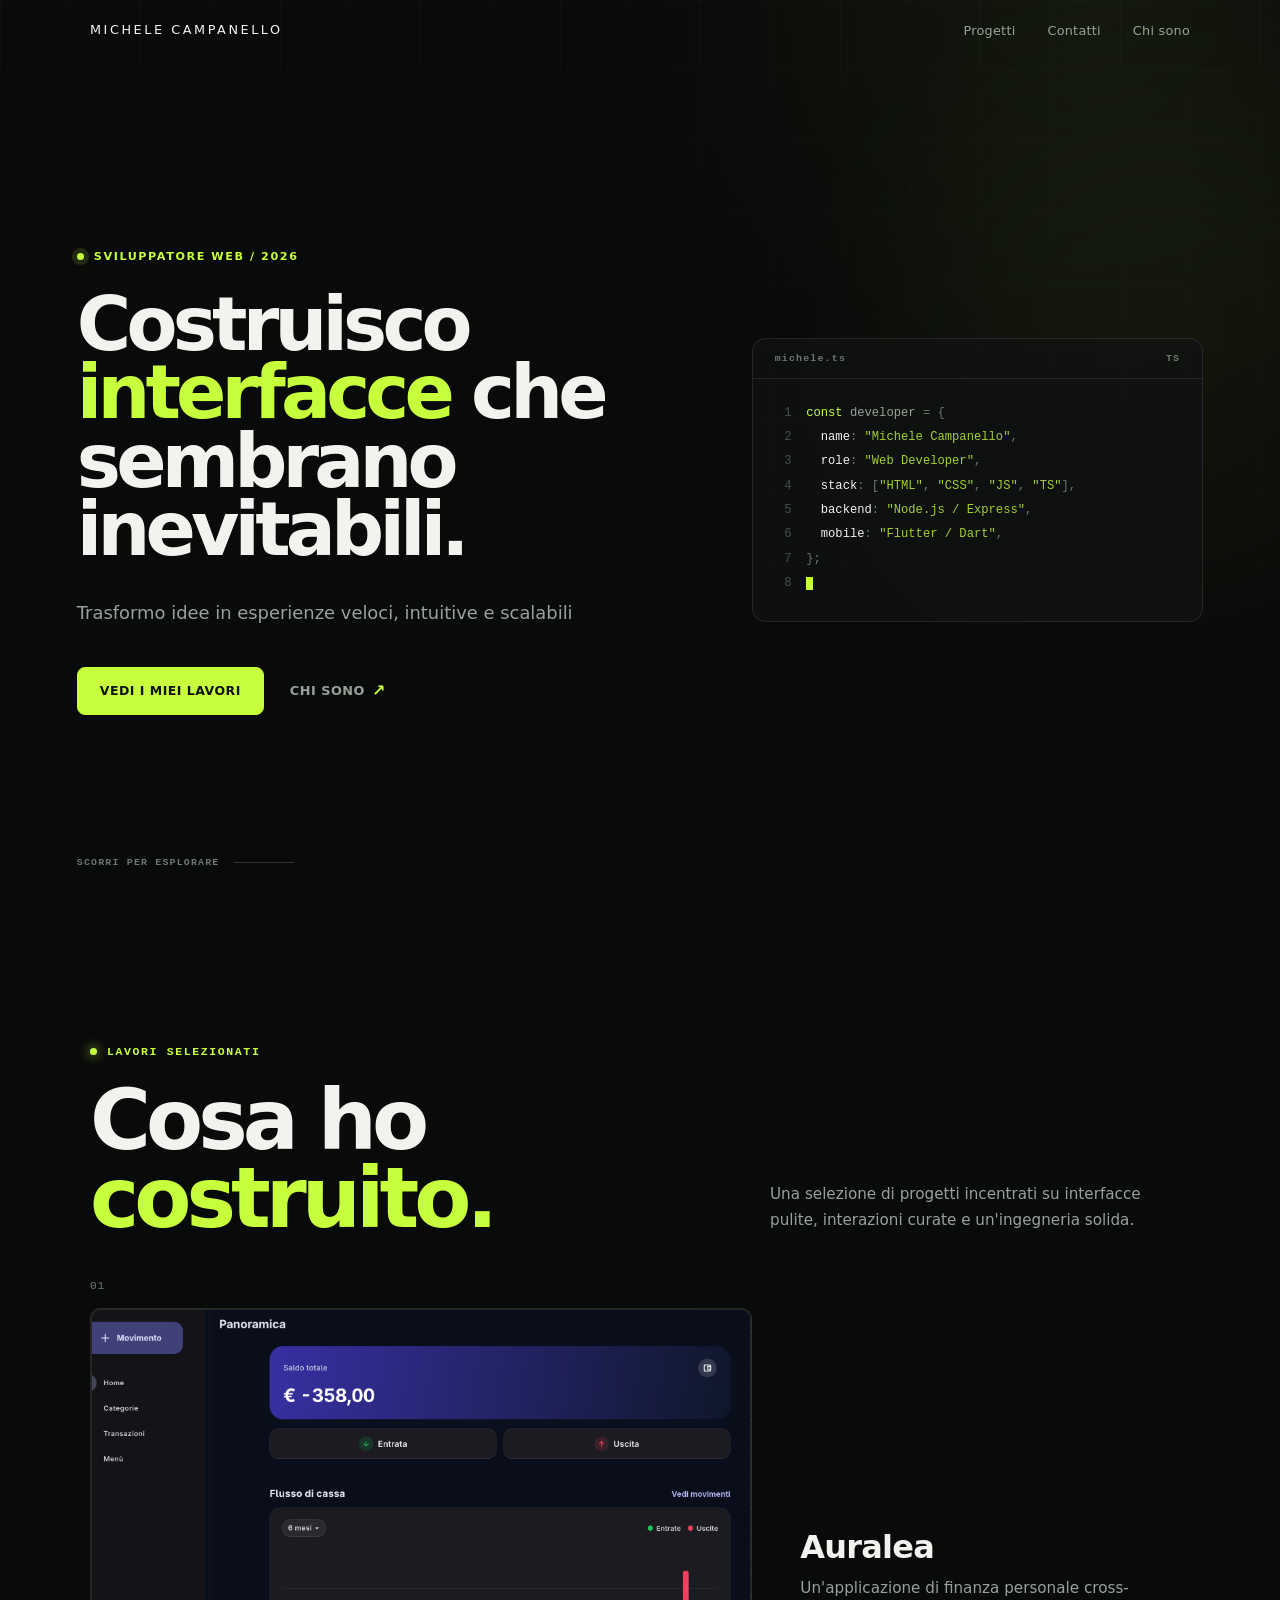
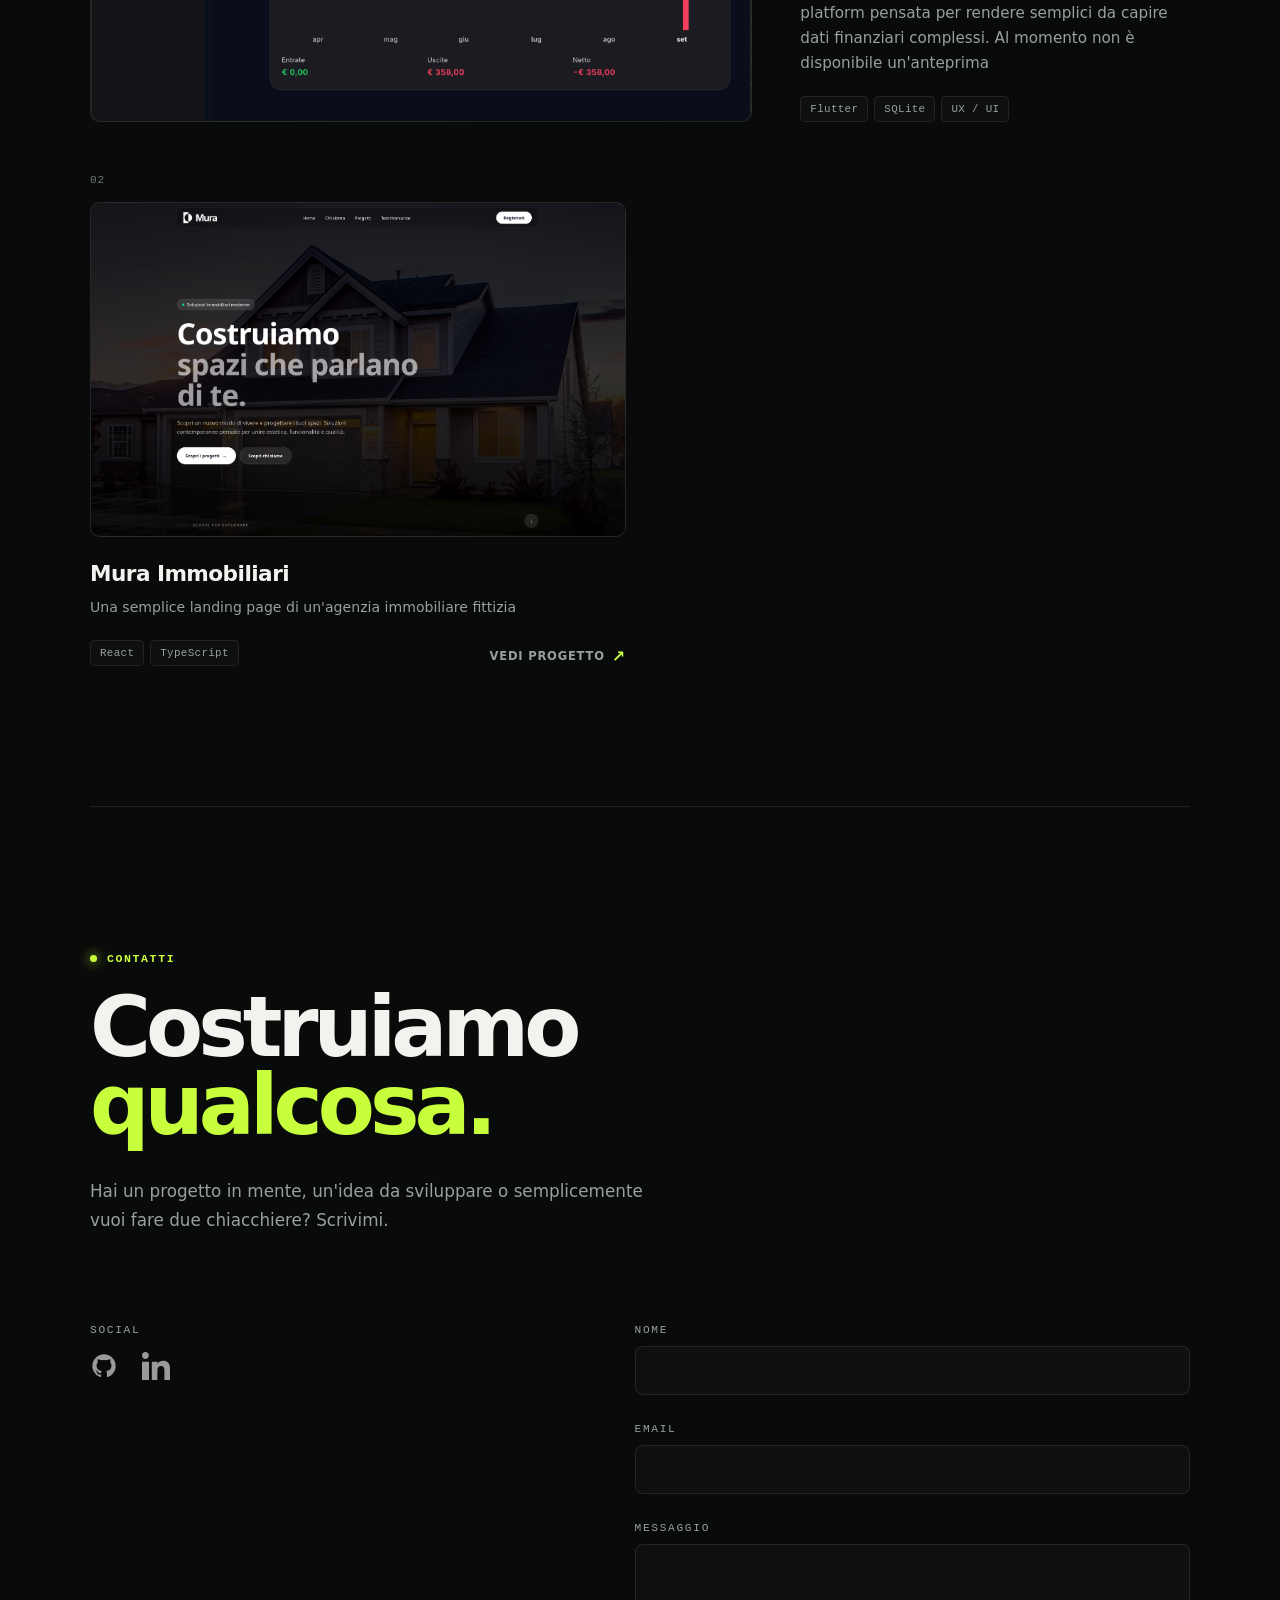
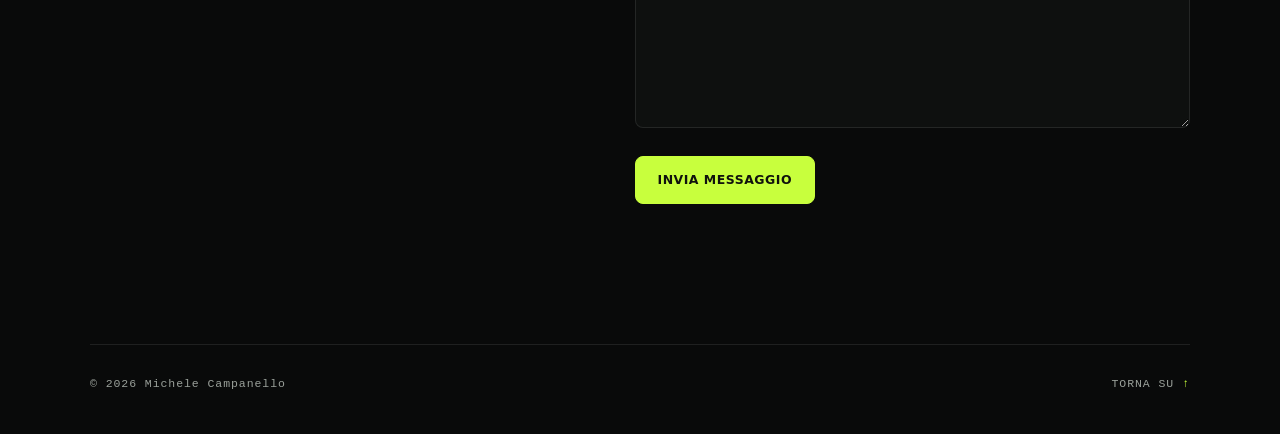
==== index.html @ 1171b141 "prima versione" ====
<!doctype html>
<html lang="it">
  <head>
    <meta charset="UTF-8" />
    <meta name="viewport" content="width=device-width, initial-scale=1.0" />
    <meta name="color-scheme" content="dark" />
    <meta name="theme-color" content="#090a0a" />
    <meta
      name="description"
      content="Michele Campanello — web developer. Interfacce veloci, intuitive e scalabili."
    />
    <title>Michele Campanello</title>
    <link rel="stylesheet" href="assets/css/style.css" />
    <script src="assets/js/contact.js" defer></script>
  </head>
  <body id="top">
    <a href="#main" class="skip-link">Vai al contenuto</a>

    <header class="header">
      <a href="#top" class="logo">Michele Campanello</a>

      <ul class="menu">
        <li>
          <a href="#projects">Progetti</a>
        </li>
        <li>
          <a href="#contact">Contatti</a>
        </li>
        <li>
          <a href="chi-sono.html">Chi sono</a>
        </li>
      </ul>
    </header>

    <main class="main" id="main">
      <section class="hero">
        <div class="hero-content">
          <span class="hero-label"> SVILUPPATORE WEB / 2026 </span>

          <h1>
            Costruisco
            <span>interfacce</span>
            che sembrano inevitabili.
          </h1>

          <p>Trasformo idee in esperienze veloci, intuitive e scalabili</p>

          <div class="hero-actions">
            <a href="#projects" class="hero-button"> Vedi i miei lavori </a>

            <a href="chi-sono.html" class="hero-link">
              Chi sono
              <span aria-hidden="true">↗</span>
            </a>
          </div>
        </div>

        <div class="hero-visual" aria-hidden="true">
          <div class="hero-card">
            <div class="hero-card-bar">
              <span>michele.ts</span>
              <span>TS</span>
            </div>

            <pre
              class="hero-code"
            ><code><span class="line"><span class="kw">const</span> developer <span class="p">=</span> <span class="p">{</span></span>
<span class="line">  <span class="key">name</span><span class="p">:</span> <span class="str">"Michele Campanello"</span><span class="p">,</span></span>
<span class="line">  <span class="key">role</span><span class="p">:</span> <span class="str">"Web Developer"</span><span class="p">,</span></span>
<span class="line">  <span class="key">stack</span><span class="p">:</span> <span class="p">[</span><span class="str">"HTML"</span><span class="p">,</span> <span class="str">"CSS"</span><span class="p">,</span> <span class="str">"JS"</span><span class="p">,</span> <span class="str">"TS"</span><span class="p">],</span></span>
<span class="line">  <span class="key">backend</span><span class="p">:</span> <span class="str">"Node.js / Express"</span><span class="p">,</span></span>
<span class="line">  <span class="key">mobile</span><span class="p">:</span> <span class="str">"Flutter / Dart"</span><span class="p">,</span></span>
<span class="line"><span class="p">};</span></span>
<span class="line"><span class="cursor"></span></span></code></pre>
          </div>
        </div>

        <div class="hero-meta" aria-hidden="true">
          <span>SCORRI PER ESPLORARE</span>
          <span class="hero-line"></span>
        </div>
      </section>

      <section class="projects section" id="projects">
        <div class="projects-header reveal">
          <div>
            <span class="section-label">LAVORI SELEZIONATI</span>

            <h2 class="section-title">
              Cosa ho
              <span>costruito.</span>
            </h2>
          </div>

          <p>
            Una selezione di progetti incentrati su interfacce pulite,
            interazioni curate e un'ingegneria solida.
          </p>
        </div>

        <div class="projects-grid">
          <article class="project reveal">
            <div class="project-number">01</div>

            <div class="project-image">
              <div class="project-image">
                <img
                  src="assets/img/auralea.png"
                  alt=""
                  width="3834"
                  height="1873"
                  loading="lazy"
                  decoding="async"
                />
              </div>
            </div>

            <div class="project-info">
              <div>
                <h3>Auralea</h3>

                <p>
                  Un'applicazione di finanza personale cross-platform pensata
                  per rendere semplici da capire dati finanziari complessi. Al
                  momento non è disponibile un'anteprima
                </p>
              </div>

              <div class="project-meta">
                <span>Flutter</span>
                <span>SQLite</span>
                <span>UX / UI</span>
              </div>

              <!-- <a
                href="#"
                class="project-link"
                aria-label="Vedi il progetto Finance Dashboard"
              >
                Vedi progetto
                <span aria-hidden="true">↗</span>
              </a> -->
            </div>
          </article>

          <article class="project reveal">
            <div class="project-number">02</div>

            <div class="project-image">
              <img
                src="assets/img/mura.png"
                alt=""
                width="3834"
                height="1873"
                loading="lazy"
                decoding="async"
              />
            </div>

            <div class="project-info">
              <div>
                <h3>Mura Immobiliari</h3>

                <p>
                  Una semplice landing page di un'agenzia immobiliare fittizia
                </p>
              </div>

              <div class="project-meta">
                <span>React</span>
                <span>TypeScript</span>
              </div>

              <a
                href="https://muraimmobiliari.netlify.app/"
                class="project-link"
                aria-label="Vedi il progetto Mura Immobiliari"
              >
                Vedi progetto
                <span aria-hidden="true">↗</span>
              </a>
            </div>
          </article>
        </div>
      </section>

      <section class="contact section" id="contact">
        <div class="contact-header reveal">
          <span class="section-label">CONTATTI</span>

          <h2 class="section-title">
            Costruiamo
            <span>qualcosa.</span>
          </h2>

          <p>
            Hai un progetto in mente, un'idea da sviluppare o semplicemente vuoi
            fare due chiacchiere? Scrivimi.
          </p>
        </div>

        <div class="contact-content reveal">
          <div class="contact-info">
            <span class="contact-label">SOCIAL</span>

            <div class="contact-socials">
              <a
                href="https://github.com/michelecampanello"
                aria-label="GitHub"
                target="_blank"
              >
                <img src="assets/img/github.svg" alt="" />
              </a>
              <a
                href="https://www.linkedin.com/in/michele-campanello-82365325a/"
                aria-label="LinkedIn"
                target="_blank"
              >
                <img src="assets/img/linkedin.svg" alt="" />
              </a>
            </div>
          </div>

          <form
            class="contact-form"
            action="https://formspree.io/f/xeaogeyk"
            method="post"
          >
            <div class="form-field">
              <label for="contact-name">NOME</label>
              <input
                type="text"
                id="contact-name"
                name="name"
                autocomplete="name"
                maxlength="100"
                required
              />
            </div>

            <div class="form-field">
              <label for="contact-email">EMAIL</label>
              <input
                type="email"
                id="contact-email"
                name="email"
                autocomplete="email"
                maxlength="150"
                required
              />
            </div>

            <div class="form-field">
              <label for="contact-message">MESSAGGIO</label>
              <textarea
                id="contact-message"
                name="message"
                rows="6"
                minlength="10"
                maxlength="3000"
                required
              ></textarea>
            </div>

            <div class="form-trap" aria-hidden="true">
              <label for="contact-website">Non compilare questo campo</label>
              <input
                type="text"
                id="contact-website"
                name="_gotcha"
                tabindex="-1"
                autocomplete="off"
              />
            </div>

            <div class="form-actions">
              <button type="submit" class="form-button">Invia messaggio</button>

              <p class="form-status" role="status" aria-live="polite"></p>
            </div>
          </form>
        </div>
      </section>
    </main>

    <footer class="footer">
      <p>© 2026 Michele Campanello</p>

      <a href="#top">
        Torna su
        <span aria-hidden="true">↑</span>
      </a>
    </footer>
  </body>
</html>
---- assets/css/style.css ----
@import url("header.css");
@import url("hero.css");
@import url("section.css");
@import url("projects.css");
@import url("about.css");
@import url("contact.css");
@import url("footer.css");

/* =========================================
   Variables
   ========================================= */

:root {
  color-scheme: dark;

  --bg: #090a0a;
  --surface: rgba(17, 19, 18, 0.82);
  --surface-hover: rgba(255, 255, 255, 0.055);

  --text: #f2f3ef;
  --text-muted: #9aa09a;
  --text-faint: #70766f;

  --accent: #c8ff3d;
  --accent-soft: rgba(200, 255, 61, 0.12);
  --on-accent: #10120d;

  --danger: #ff7a6b;

  --border: rgba(255, 255, 255, 0.09);
  --border-strong: rgba(255, 255, 255, 0.16);

  --header-height: 60px;
  --radius: 14px;

  --container: 1100px;
  --gutter: 24px;
  --section-gap: clamp(80px, 20px + 10vw, 140px);

  --font-sans:
    Inter, ui-sans-serif, system-ui, -apple-system, BlinkMacSystemFont,
    "Segoe UI", sans-serif;

  --font-mono:
    "JetBrains Mono", "SFMono-Regular", ui-monospace, Consolas,
    "Liberation Mono", monospace;

  --ease: cubic-bezier(0.22, 1, 0.36, 1);
  --transition-fast: 180ms ease;
  --transition: 280ms cubic-bezier(0.4, 0, 0.2, 1);
}

@media (max-width: 600px) {
  :root {
    --gutter: 16px;
  }
}

/* =========================================
   Reset
   ========================================= */

*,
*::before,
*::after {
  box-sizing: border-box;
}

html {
  scroll-behavior: smooth;

  /* Anchors must clear the fixed header */
  scroll-padding-top: calc(var(--header-height) + 40px);
}

body {
  margin: 0;

  min-height: 100vh;

  background:
    radial-gradient(
      circle at 85% 0%,
      rgba(200, 255, 61, 0.055),
      transparent 28rem
    ),
    var(--bg);

  color: var(--text);

  font-family: var(--font-sans);

  -webkit-font-smoothing: antialiased;
}

a {
  color: inherit;
  text-decoration: none;
}

h1,
h2,
h3 {
  text-wrap: balance;
}

p {
  text-wrap: pretty;
}

::selection {
  background: var(--accent);
  color: var(--on-accent);
}

:focus-visible {
  outline: 2px solid var(--accent);
  outline-offset: 4px;
}

/* =========================================
   Skip link
   ========================================= */

.skip-link {
  position: fixed;
  z-index: 2000;

  top: 12px;
  left: 12px;

  padding: 12px 16px;

  color: var(--on-accent);
  background: var(--accent);

  border-radius: 8px;

  font-size: 0.8rem;
  font-weight: 700;

  translate: 0 -200%;

  &:focus-visible {
    translate: 0 0;
    outline-offset: 2px;
  }
}

/* =========================================
   Motion
   ========================================= */

@keyframes rise {
  from {
    opacity: 0;
    translate: 0 28px;
  }
}

/* Reveal on scroll: scroll-driven, no JS. Browsers without support
   simply show the content. */

@supports (animation-timeline: view()) {
  .reveal {
    animation: rise linear both;
    animation-timeline: view();
    animation-range: entry 0% entry 30%;
  }
}

@media (prefers-reduced-motion: reduce) {
  html {
    scroll-behavior: auto;
  }

  *,
  *::before,
  *::after {
    transition-duration: 0.01ms !important;
    transition-delay: 0ms !important;

    animation-duration: 0.01ms !important;
    animation-delay: 0ms !important;
    animation-iteration-count: 1 !important;
  }

  .reveal {
    animation: none;
  }
}
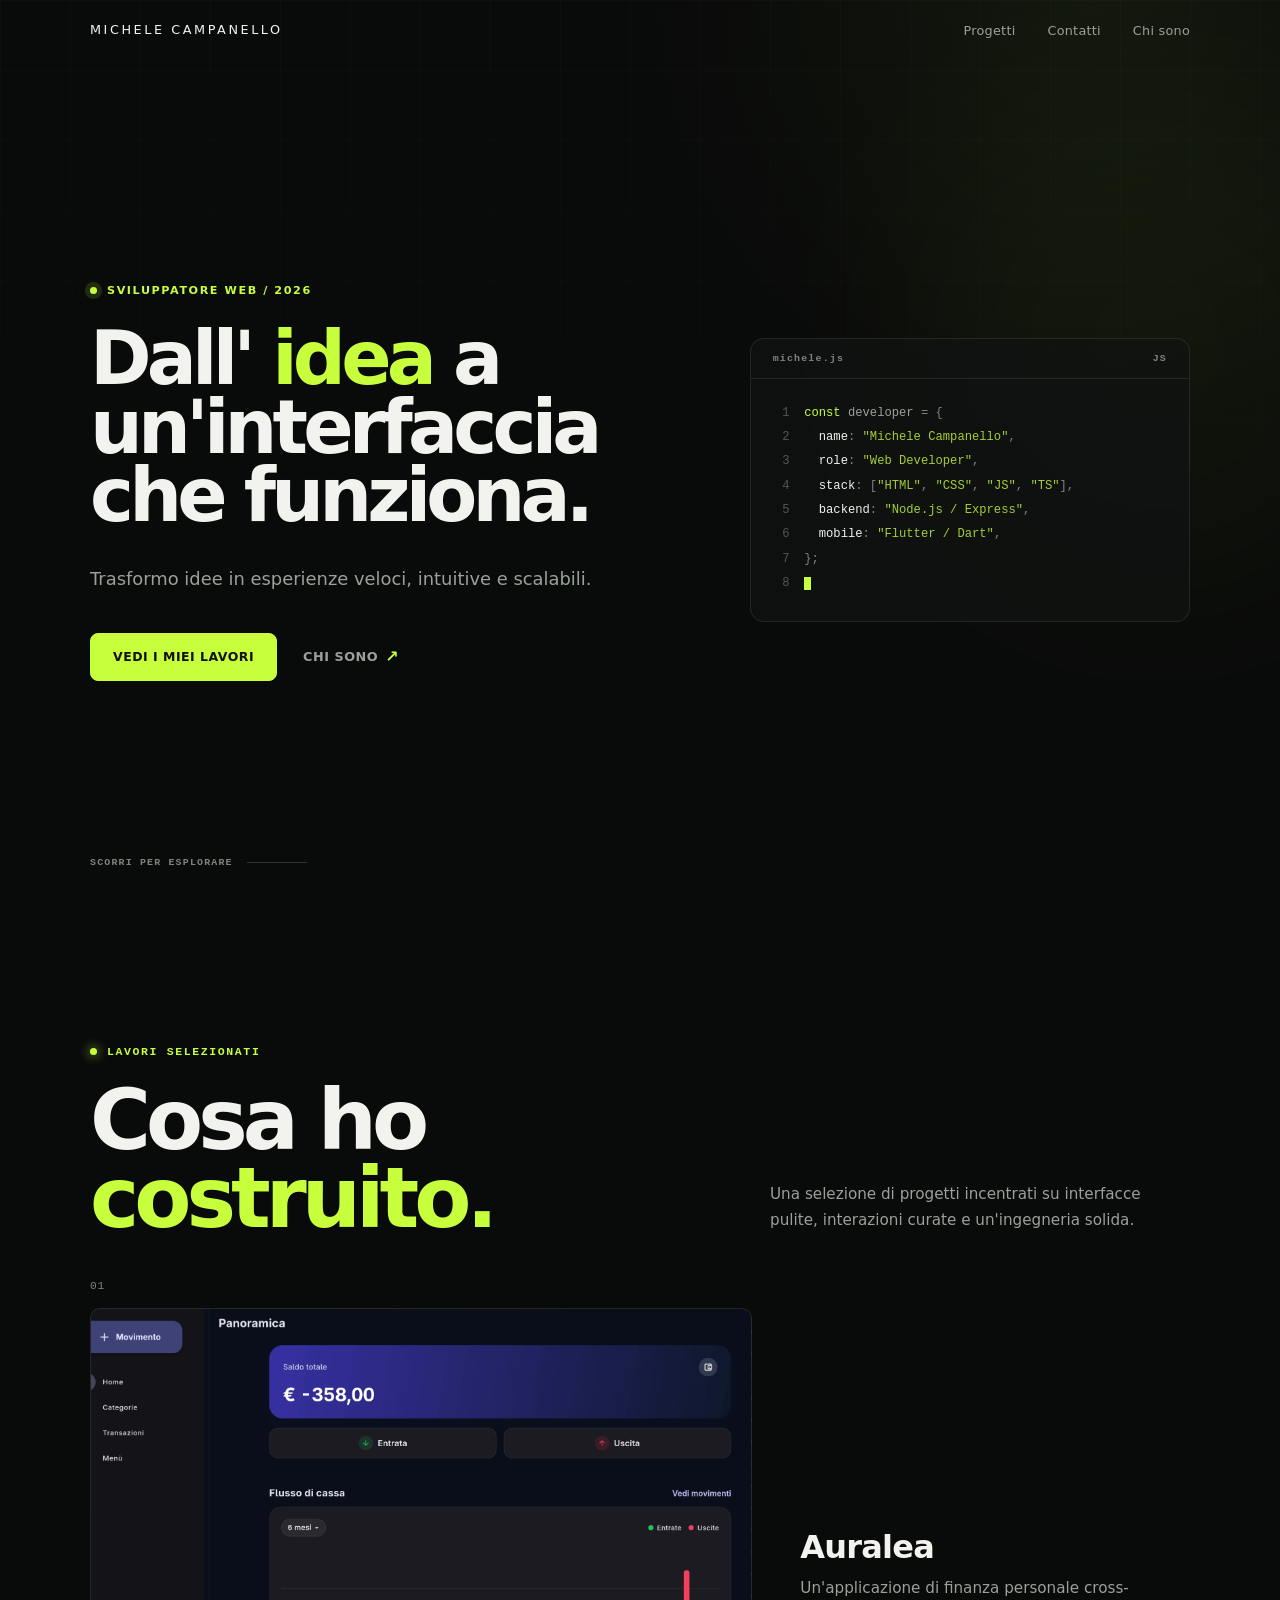
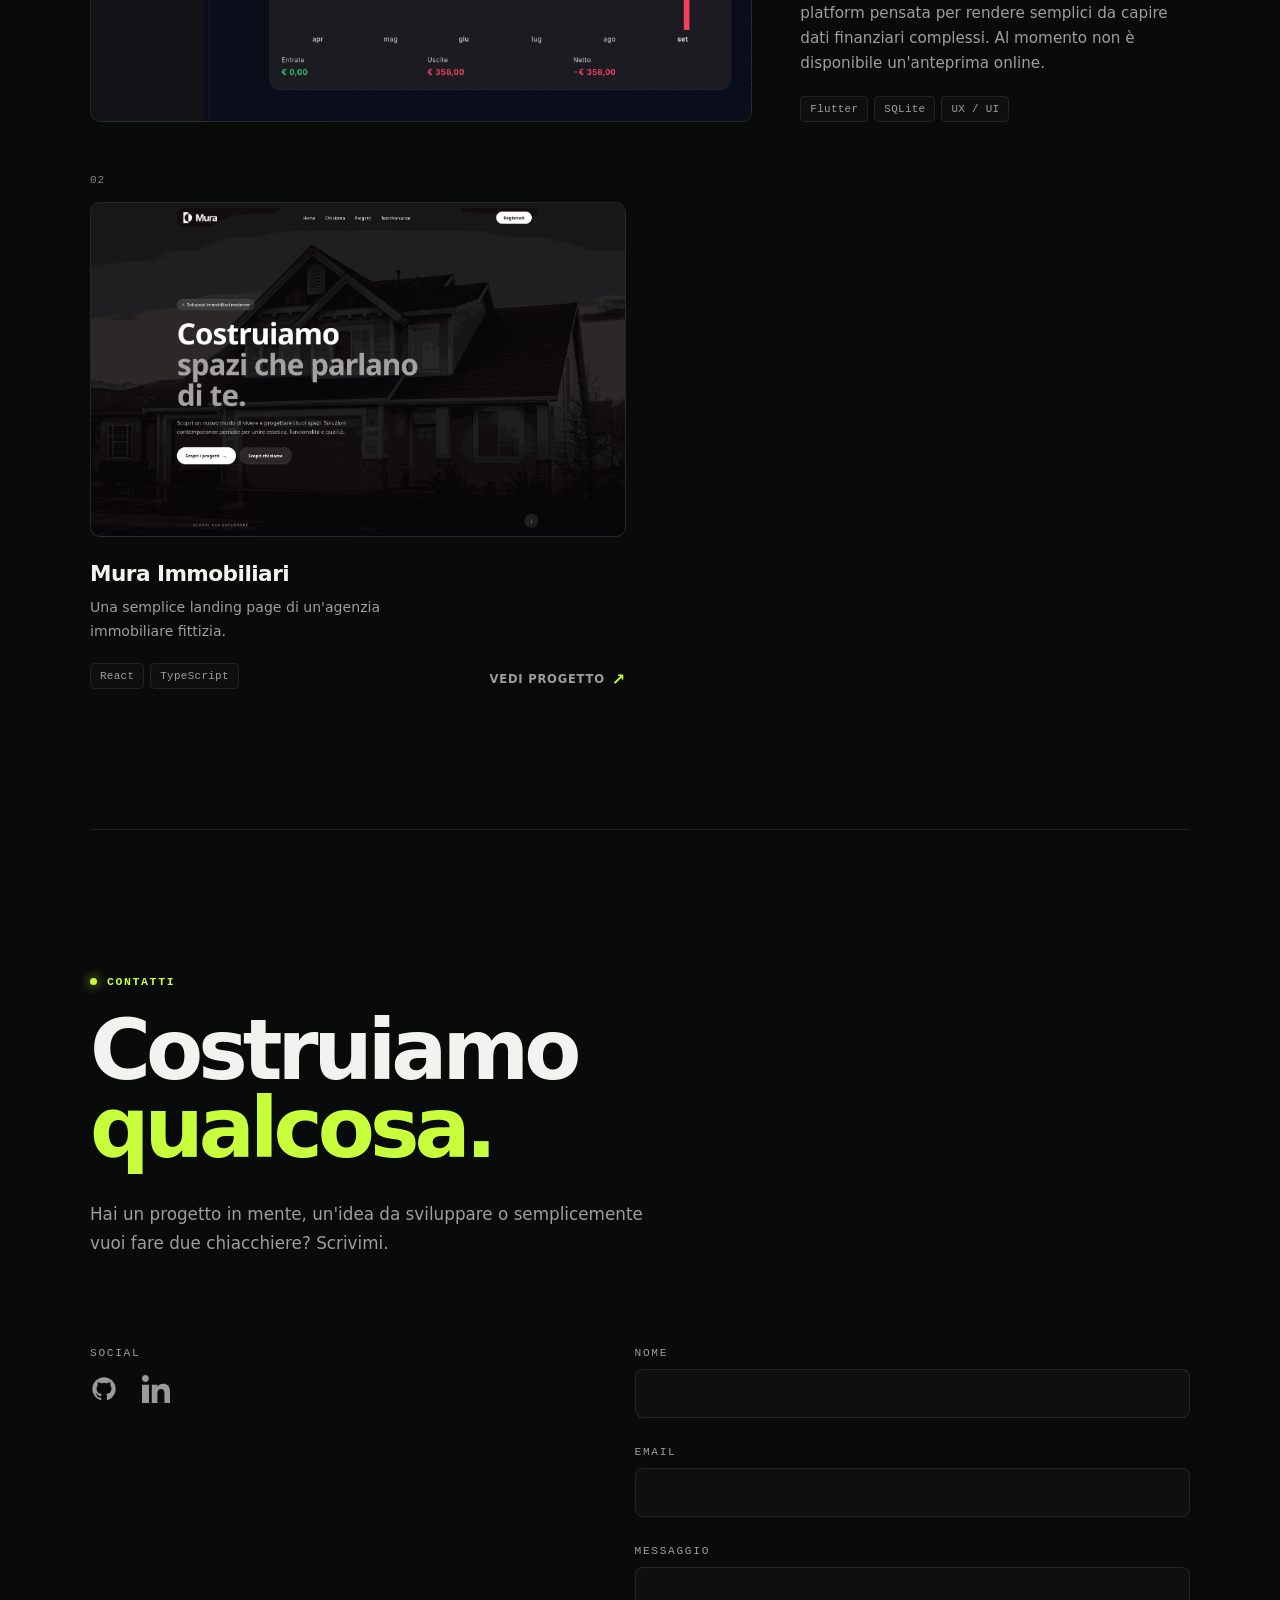
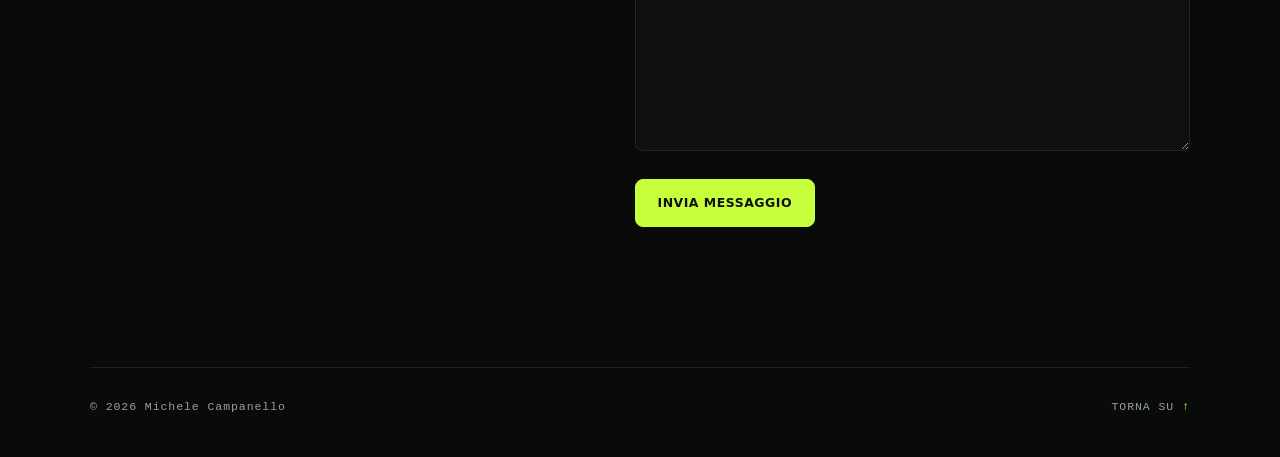
==== commit 089f1391: "fix: accessibilità, ottimizzazione immagini, favicon e meta tags" ====
--- a/index.html
+++ b/index.html
@@ -5,13 +5,60 @@
     <meta name="viewport" content="width=device-width, initial-scale=1.0" />
     <meta name="color-scheme" content="dark" />
     <meta name="theme-color" content="#090a0a" />
+    <meta name="author" content="Michele Campanello" />
     <meta
       name="description"
-      content="Michele Campanello — web developer. Interfacce veloci, intuitive e scalabili."
-    />
-    <title>Michele Campanello</title>
+      content="Michele Campanello — sviluppatore web e mobile. Interfacce veloci, intuitive e scalabili con TypeScript, Node.js e Flutter."
+    />
+    <title>Michele Campanello — Sviluppatore web</title>
+
+    <!-- Open Graph / anteprime social -->
+    <meta property="og:type" content="website" />
+    <meta property="og:locale" content="it_IT" />
+    <meta property="og:title" content="Michele Campanello — Sviluppatore web" />
+    <meta
+      property="og:description"
+      content="Interfacce veloci, intuitive e scalabili. Portfolio di progetti web e mobile."
+    />
+    <meta name="twitter:card" content="summary_large_image" />
+    <meta
+      property="og:url"
+      content="https://michelecampanello.github.io/Portfolio-HTML-CSS/"
+    />
+    <meta
+      property="og:image"
+      content="https://michelecampanello.github.io/Portfolio-HTML-CSS/assets/img/page.png"
+    />
+
+    <!-- CSS -->
+    <link rel="stylesheet" href="assets/css/header.css" />
+    <link rel="stylesheet" href="assets/css/hero.css" />
+    <link rel="stylesheet" href="assets/css/section.css" />
+    <link rel="stylesheet" href="assets/css/projects.css" />
+    <link rel="stylesheet" href="assets/css/about.css" />
+    <link rel="stylesheet" href="assets/css/contact.css" />
+    <link rel="stylesheet" href="assets/css/footer.css" />
     <link rel="stylesheet" href="assets/css/style.css" />
-    <script src="assets/js/contact.js" defer></script>
+
+    <!-- Favicon -->
+    <link
+      rel="apple-touch-icon"
+      sizes="180x180"
+      href="assets/img/apple-touch-icon.png"
+    />
+    <link
+      rel="icon"
+      type="image/png"
+      sizes="32x32"
+      href="assets/img/favicon-32x32.png"
+    />
+    <link
+      rel="icon"
+      type="image/png"
+      sizes="16x16"
+      href="assets/img/favicon-16x16.png"
+    />
+    <link rel="manifest" href="site.webmanifest" />
   </head>
   <body id="top">
     <a href="#main" class="skip-link">Vai al contenuto</a>
@@ -19,34 +66,30 @@
     <header class="header">
       <a href="#top" class="logo">Michele Campanello</a>
 
-      <ul class="menu">
-        <li>
-          <a href="#projects">Progetti</a>
-        </li>
-        <li>
-          <a href="#contact">Contatti</a>
-        </li>
-        <li>
-          <a href="chi-sono.html">Chi sono</a>
-        </li>
-      </ul>
+      <nav aria-label="Navigazione principale">
+        <ul class="menu">
+          <li><a href="#projects">Progetti</a></li>
+          <li><a href="#contact">Contatti</a></li>
+          <li><a href="chi-sono.html">Chi sono</a></li>
+        </ul>
+      </nav>
     </header>
 
     <main class="main" id="main">
-      <section class="hero">
+      <section class="hero" aria-labelledby="hero-title">
         <div class="hero-content">
-          <span class="hero-label"> SVILUPPATORE WEB / 2026 </span>
-
-          <h1>
-            Costruisco
-            <span>interfacce</span>
-            che sembrano inevitabili.
+          <span class="hero-label">SVILUPPATORE WEB / 2026</span>
+
+          <h1 id="hero-title">
+            Dall'
+            <span>idea</span>
+            a un'interfaccia che funziona.
           </h1>
 
-          <p>Trasformo idee in esperienze veloci, intuitive e scalabili</p>
+          <p>Trasformo idee in esperienze veloci, intuitive e scalabili.</p>
 
           <div class="hero-actions">
-            <a href="#projects" class="hero-button"> Vedi i miei lavori </a>
+            <a href="#projects" class="hero-button">Vedi i miei lavori</a>
 
             <a href="chi-sono.html" class="hero-link">
               Chi sono
@@ -58,8 +101,8 @@
         <div class="hero-visual" aria-hidden="true">
           <div class="hero-card">
             <div class="hero-card-bar">
-              <span>michele.ts</span>
-              <span>TS</span>
+              <span>michele.js</span>
+              <span>JS</span>
             </div>
 
             <pre
@@ -81,12 +124,16 @@
         </div>
       </section>
 
-      <section class="projects section" id="projects">
+      <section
+        class="projects section"
+        id="projects"
+        aria-labelledby="projects-title"
+      >
         <div class="projects-header reveal">
           <div>
             <span class="section-label">LAVORI SELEZIONATI</span>
 
-            <h2 class="section-title">
+            <h2 class="section-title" id="projects-title">
               Cosa ho
               <span>costruito.</span>
             </h2>
@@ -100,19 +147,17 @@
 
         <div class="projects-grid">
           <article class="project reveal">
-            <div class="project-number">01</div>
+            <div class="project-number" aria-hidden="true">01</div>
 
             <div class="project-image">
-              <div class="project-image">
-                <img
-                  src="assets/img/auralea.png"
-                  alt=""
-                  width="3834"
-                  height="1873"
-                  loading="lazy"
-                  decoding="async"
-                />
-              </div>
+              <img
+                src="assets/img/auralea.webp"
+                alt="Schermata di Auralea, app di finanza personale"
+                width="800"
+                height="600"
+                loading="lazy"
+                decoding="async"
+              />
             </div>
 
             <div class="project-info">
@@ -122,36 +167,27 @@
                 <p>
                   Un'applicazione di finanza personale cross-platform pensata
                   per rendere semplici da capire dati finanziari complessi. Al
-                  momento non è disponibile un'anteprima
+                  momento non è disponibile un'anteprima online.
                 </p>
               </div>
 
-              <div class="project-meta">
-                <span>Flutter</span>
-                <span>SQLite</span>
-                <span>UX / UI</span>
-              </div>
-
-              <!-- <a
-                href="#"
-                class="project-link"
-                aria-label="Vedi il progetto Finance Dashboard"
-              >
-                Vedi progetto
-                <span aria-hidden="true">↗</span>
-              </a> -->
+              <ul class="project-meta" aria-label="Tecnologie utilizzate">
+                <li>Flutter</li>
+                <li>SQLite</li>
+                <li>UX / UI</li>
+              </ul>
             </div>
           </article>
 
           <article class="project reveal">
-            <div class="project-number">02</div>
+            <div class="project-number" aria-hidden="true">02</div>
 
             <div class="project-image">
               <img
-                src="assets/img/mura.png"
-                alt=""
-                width="3834"
-                height="1873"
+                src="assets/img/mura.webp"
+                alt="Schermata della landing page di Mura Immobiliari"
+                width="800"
+                height="600"
                 loading="lazy"
                 decoding="async"
               />
@@ -162,19 +198,21 @@
                 <h3>Mura Immobiliari</h3>
 
                 <p>
-                  Una semplice landing page di un'agenzia immobiliare fittizia
+                  Una semplice landing page di un'agenzia immobiliare fittizia.
                 </p>
               </div>
 
-              <div class="project-meta">
-                <span>React</span>
-                <span>TypeScript</span>
-              </div>
+              <ul class="project-meta" aria-label="Tecnologie utilizzate">
+                <li>React</li>
+                <li>TypeScript</li>
+              </ul>
 
               <a
                 href="https://muraimmobiliari.netlify.app/"
                 class="project-link"
-                aria-label="Vedi il progetto Mura Immobiliari"
+                target="_blank"
+                rel="noopener noreferrer"
+                aria-label="Vedi il progetto Mura Immobiliari (si apre in una nuova scheda)"
               >
                 Vedi progetto
                 <span aria-hidden="true">↗</span>
@@ -184,11 +222,15 @@
         </div>
       </section>
 
-      <section class="contact section" id="contact">
+      <section
+        class="contact section"
+        id="contact"
+        aria-labelledby="contact-title"
+      >
         <div class="contact-header reveal">
           <span class="section-label">CONTATTI</span>
 
-          <h2 class="section-title">
+          <h2 class="section-title" id="contact-title">
             Costruiamo
             <span>qualcosa.</span>
           </h2>
@@ -206,17 +248,29 @@
             <div class="contact-socials">
               <a
                 href="https://github.com/michelecampanello"
-                aria-label="GitHub"
+                aria-label="GitHub (si apre in una nuova scheda)"
                 target="_blank"
+                rel="noopener noreferrer"
               >
-                <img src="assets/img/github.svg" alt="" />
+                <img
+                  src="assets/img/github.svg"
+                  alt=""
+                  width="28"
+                  height="28"
+                />
               </a>
               <a
                 href="https://www.linkedin.com/in/michele-campanello-82365325a/"
-                aria-label="LinkedIn"
+                aria-label="LinkedIn (si apre in una nuova scheda)"
                 target="_blank"
+                rel="noopener noreferrer"
               >
-                <img src="assets/img/linkedin.svg" alt="" />
+                <img
+                  src="assets/img/linkedin.svg"
+                  alt=""
+                  width="28"
+                  height="28"
+                />
               </a>
             </div>
           </div>
@@ -226,6 +280,12 @@
             action="https://formspree.io/f/xeaogeyk"
             method="post"
           >
+            <input
+              type="hidden"
+              name="_subject"
+              value="Nuovo messaggio dal portfolio"
+            />
+
             <div class="form-field">
               <label for="contact-name">NOME</label>
               <input
@@ -245,6 +305,7 @@
                 id="contact-email"
                 name="email"
                 autocomplete="email"
+                inputmode="email"
                 maxlength="150"
                 required
               />
--- a/assets/css/header.css
+++ b/assets/css/header.css
@@ -0,0 +1,207 @@
+.header {
+  position: fixed;
+  z-index: 1000;
+
+  inset: 0 0 auto;
+
+  min-height: var(--header-height);
+
+  /* Content aligned to the page container */
+
+  padding-inline: max(var(--gutter), calc((100% - var(--container)) / 2));
+
+  display: flex;
+  align-items: center;
+  gap: 16px;
+
+  /* Solid by default; see the scroll-driven version below */
+
+  background: rgba(9, 10, 10, 0.8);
+
+  border-bottom: 1px solid var(--border);
+
+  backdrop-filter: blur(14px);
+  -webkit-backdrop-filter: blur(14px);
+
+  /* -----------------------------------------
+     Logo
+     ----------------------------------------- */
+
+  .logo {
+    display: inline-flex;
+    align-items: center;
+    white-space: nowrap;
+    text-transform: uppercase;
+
+    min-height: var(--header-height);
+
+    color: var(--text);
+
+    font-size: 0.75rem;
+    font-weight: 300;
+
+    letter-spacing: 0.16em;
+    line-height: 1;
+
+    transition: color var(--transition-fast);
+
+    &:hover {
+      color: var(--accent);
+    }
+  }
+
+  /* -----------------------------------------
+     Menu
+     ----------------------------------------- */
+
+  nav {
+    margin-left: auto;
+  }
+
+  .menu {
+    display: flex;
+    gap: 20px;
+
+    height: var(--header-height);
+
+    margin: 0;
+    padding: 0;
+
+    list-style: none;
+
+    /* Current section highlight (see :target-current below) */
+
+    scroll-target-group: auto;
+
+    a {
+      display: flex;
+      align-items: center;
+
+      min-height: var(--header-height);
+
+      color: var(--text-muted);
+
+      white-space: nowrap;
+
+      font-size: 0.75rem;
+      font-weight: 400;
+
+      transition: color var(--transition-fast);
+
+      &:hover,
+      &:focus-visible {
+        color: var(--text);
+      }
+
+      &:target-current,
+      &[aria-current="page"] {
+        color: var(--accent);
+      }
+    }
+  }
+}
+
+/* =========================================
+   Transparent over the hero, solid once
+   scrolled (scroll-driven, no JS)
+   ========================================= */
+
+@keyframes header-solid {
+  to {
+    background: rgba(9, 10, 10, 0.8);
+
+    border-bottom-color: var(--border);
+
+    backdrop-filter: blur(14px);
+    -webkit-backdrop-filter: blur(14px);
+  }
+}
+
+@supports (animation-timeline: scroll()) {
+  .header {
+    background: transparent;
+
+    border-bottom-color: transparent;
+
+    backdrop-filter: none;
+    -webkit-backdrop-filter: none;
+
+    animation: header-solid linear both;
+    animation-timeline: scroll(root);
+    animation-range: 0px 24px;
+  }
+}
+
+/* =========================================
+   Desktop
+   ========================================= */
+
+@media (min-width: 768px) {
+  .header {
+    gap: 24px;
+
+    .logo {
+      font-size: 0.8rem;
+
+      letter-spacing: 0.2em;
+    }
+
+    .menu {
+      gap: 32px;
+
+      a {
+        font-size: 0.8rem;
+
+        letter-spacing: 0.02em;
+      }
+    }
+  }
+}
+
+/* =========================================
+   Small screens
+   ========================================= */
+
+@media (max-width: 420px) {
+  .header {
+    gap: 12px;
+
+    .logo {
+      font-size: 0.68rem;
+
+      letter-spacing: 0.1em;
+    }
+
+    .menu {
+      gap: 14px;
+
+      a {
+        font-size: 0.72rem;
+      }
+    }
+  }
+}
+
+/* =========================================
+   Very small screens
+   ========================================= */
+
+@media (max-width: 360px) {
+  .header {
+    gap: 8px;
+
+    .logo {
+      font-size: 0.65rem;
+
+      letter-spacing: 0.05em;
+    }
+
+    .menu {
+      gap: 10px;
+
+      a {
+        font-size: 0.7rem;
+      }
+    }
+  }
+}
--- a/assets/css/hero.css
+++ b/assets/css/hero.css
@@ -0,0 +1,564 @@
+.hero {
+  position: relative;
+
+  min-height: 100svh;
+
+  display: flex;
+  align-items: center;
+
+  padding: calc(var(--header-height) + 100px) var(--page-inline) 100px;
+
+  overflow: hidden;
+
+  /* =======================================
+     Decorative background
+     ======================================= */
+
+  &::before {
+    content: "";
+
+    position: absolute;
+
+    top: 10%;
+    right: -10%;
+
+    width: 500px;
+    height: 500px;
+
+    background: var(--accent);
+
+    opacity: 0.035;
+
+    border-radius: 50%;
+
+    filter: blur(100px);
+
+    pointer-events: none;
+  }
+
+  &::after {
+    content: "";
+
+    position: absolute;
+
+    inset: 0;
+
+    background-image:
+      linear-gradient(rgba(255, 255, 255, 0.018) 1px, transparent 1px),
+      linear-gradient(90deg, rgba(255, 255, 255, 0.018) 1px, transparent 1px);
+
+    background-size: 70px 70px;
+
+    mask-image: linear-gradient(to bottom, black, transparent 75%);
+
+    pointer-events: none;
+  }
+
+  /* =======================================
+     Content
+     ======================================= */
+
+  .hero-content {
+    position: relative;
+    z-index: 1;
+
+    width: min(1120px, 100%);
+
+    /* Staggered entrance */
+
+    > * {
+      animation: rise 900ms var(--ease) both;
+    }
+
+    > h1 {
+      animation-delay: 90ms;
+    }
+
+    > p {
+      animation-delay: 190ms;
+    }
+
+    > .hero-actions {
+      animation-delay: 290ms;
+    }
+  }
+
+  /* =======================================
+     Label
+     ======================================= */
+
+  .hero-label {
+    display: inline-flex;
+    align-items: center;
+
+    gap: 10px;
+
+    margin-bottom: 28px;
+
+    color: var(--accent);
+
+    font-size: 0.7rem;
+    font-weight: 700;
+
+    letter-spacing: 0.14em;
+
+    &::before {
+      content: "";
+
+      width: 7px;
+      height: 7px;
+
+      background: var(--accent);
+
+      border-radius: 50%;
+
+      box-shadow:
+        0 0 0 5px var(--accent-soft),
+        0 0 20px rgba(200, 255, 61, 0.25);
+    }
+  }
+
+  /* =======================================
+     Heading
+     ======================================= */
+
+  h1 {
+    max-width: 1120px;
+
+    margin: 0;
+
+    color: var(--text);
+
+    font-size: clamp(3.5rem, 7.2vw, 7.5rem);
+
+    font-weight: 700;
+
+    letter-spacing: -0.065em;
+
+    line-height: 0.92;
+
+    span {
+      color: var(--accent);
+    }
+  }
+
+  /* =======================================
+     Description
+     ======================================= */
+
+  p {
+    max-width: 520px;
+
+    margin: 34px 0 0;
+
+    color: var(--text-muted);
+
+    font-size: clamp(1rem, 1.4vw, 1.15rem);
+
+    line-height: 1.7;
+  }
+
+  /* =======================================
+     Actions
+     ======================================= */
+
+  .hero-actions {
+    display: flex;
+    flex-wrap: wrap;
+    align-items: center;
+
+    gap: 26px;
+
+    margin-top: 38px;
+  }
+
+  /* =======================================
+     Primary button
+     ======================================= */
+
+  .hero-button {
+    display: inline-flex;
+    align-items: center;
+    justify-content: center;
+
+    min-height: 48px;
+
+    padding: 0 22px;
+
+    background: var(--accent);
+
+    color: var(--on-accent);
+
+    border: 1px solid var(--accent);
+    border-radius: 8px;
+
+    font-size: 0.78rem;
+    font-weight: 750;
+
+    letter-spacing: 0.04em;
+    text-transform: uppercase;
+
+    transition:
+      transform var(--transition-fast),
+      box-shadow var(--transition-fast),
+      background var(--transition-fast);
+
+    &:hover {
+      transform: translateY(-2px);
+
+      box-shadow: 0 8px 30px rgba(200, 255, 61, 0.16);
+    }
+
+    &:focus-visible {
+      outline: 2px solid var(--accent);
+      outline-offset: 4px;
+    }
+  }
+
+  /* =======================================
+     Secondary link
+     ======================================= */
+
+  .hero-link {
+    display: inline-flex;
+    align-items: center;
+
+    gap: 7px;
+
+    color: var(--text-muted);
+
+    font-size: 0.8rem;
+    font-weight: 600;
+
+    letter-spacing: 0.04em;
+    text-transform: uppercase;
+
+    transition:
+      color var(--transition-fast),
+      gap var(--transition);
+
+    span {
+      color: var(--accent);
+
+      font-size: 1rem;
+
+      transition: transform var(--transition);
+    }
+
+    &:hover {
+      color: var(--text);
+
+      gap: 11px;
+
+      span {
+        transform: translate(2px, -2px);
+      }
+    }
+
+    &:focus-visible {
+      outline: 2px solid var(--accent);
+      outline-offset: 5px;
+    }
+  }
+
+  /* =======================================
+     Bottom metadata
+     ======================================= */
+
+  .hero-meta {
+    position: absolute;
+
+    z-index: 1;
+
+    left: var(--page-inline);
+    bottom: 32px;
+
+    display: flex;
+    align-items: center;
+
+    gap: 14px;
+
+    color: var(--text-faint);
+
+    font-family: var(--font-mono);
+    font-size: 0.62rem;
+    font-weight: 600;
+
+    letter-spacing: 0.12em;
+
+    animation: rise 900ms var(--ease) 500ms both;
+  }
+
+  .hero-line {
+    position: relative;
+
+    width: 60px;
+    height: 1px;
+
+    overflow: hidden;
+
+    background: var(--border-strong);
+
+    &::after {
+      content: "";
+
+      position: absolute;
+      inset: 0;
+
+      background: var(--accent);
+
+      translate: -100% 0;
+
+      animation: scan 2.6s var(--ease) 1.4s infinite;
+    }
+  }
+}
+
+@keyframes scan {
+  0% {
+    translate: -100% 0;
+  }
+
+  60%,
+  100% {
+    translate: 100% 0;
+  }
+}
+
+@keyframes blink {
+  50% {
+    opacity: 0;
+  }
+}
+
+/* =========================================
+   Desktop: two columns
+   ========================================= */
+
+.hero-visual {
+  display: none;
+}
+
+@media (min-width: 1024px) {
+  .hero {
+    display: grid;
+    grid-template-columns: minmax(0, 1.15fr) minmax(0, 0.85fr);
+    column-gap: clamp(40px, 5vw, 96px);
+
+    .hero-content {
+      width: auto;
+    }
+
+    h1 {
+      font-size: clamp(3.5rem, 5.8vw, 6.5rem);
+    }
+
+    /* =====================================
+       Code card
+       ===================================== */
+
+    .hero-visual {
+      position: relative;
+      z-index: 1;
+
+      display: block;
+
+      justify-self: end;
+
+      width: 100%;
+      max-width: 500px;
+
+      animation: rise 900ms var(--ease) 350ms both;
+    }
+
+    .hero-card {
+      background: var(--surface);
+
+      border: 1px solid var(--border);
+      border-radius: var(--radius);
+
+      overflow: hidden;
+    }
+
+    .hero-card-bar {
+      display: flex;
+      align-items: center;
+      justify-content: space-between;
+
+      padding: 14px 22px;
+
+      color: var(--text-faint);
+
+      border-bottom: 1px solid var(--border);
+
+      font-family: var(--font-mono);
+      font-size: 0.62rem;
+      font-weight: 600;
+
+      letter-spacing: 0.12em;
+    }
+
+    .hero-code {
+      margin: 0;
+      padding: 22px 22px 26px 0;
+
+      overflow: hidden;
+
+      color: var(--text-muted);
+
+      font-family: var(--font-mono);
+      font-size: clamp(0.7rem, 0.95vw, 0.82rem);
+
+      line-height: 2;
+
+      counter-reset: line;
+
+      /* Line breaks between the .line blocks in the markup must not render */
+
+      white-space: normal;
+
+      code {
+        display: block;
+
+        font: inherit;
+      }
+
+      .line {
+        display: block;
+
+        white-space: pre;
+
+        counter-increment: line;
+
+        /* Line numbers */
+
+        &::before {
+          content: counter(line);
+
+          display: inline-block;
+
+          width: 3.2em;
+          margin-right: 1.2em;
+
+          color: var(--text-faint);
+
+          text-align: right;
+
+          opacity: 0.6;
+        }
+      }
+
+      .kw {
+        color: var(--accent);
+      }
+
+      .key {
+        color: var(--text);
+      }
+
+      .str {
+        color: var(--accent);
+
+        opacity: 0.8;
+      }
+
+      .p {
+        color: var(--text-faint);
+      }
+
+      .cursor {
+        display: inline-block;
+
+        width: 0.6em;
+        height: 1.1em;
+
+        vertical-align: text-bottom;
+
+        background: var(--accent);
+
+        animation: blink 1.1s steps(1) infinite;
+      }
+    }
+  }
+}
+
+/* =========================================
+   Tablet
+   ========================================= */
+
+@media (max-width: 767px) {
+  .hero {
+    padding-block: calc(var(--header-height) + 90px) 100px;
+
+    h1 {
+      font-size: clamp(3.2rem, 13vw, 5rem);
+
+      letter-spacing: -0.06em;
+    }
+  }
+}
+
+/* =========================================
+   Mobile
+   ========================================= */
+
+@media (max-width: 480px) {
+  .hero {
+    min-height: 100svh;
+
+    align-items: flex-start;
+
+    padding-top: 170px;
+
+    .hero-label {
+      margin-bottom: 22px;
+
+      font-size: 0.62rem;
+    }
+
+    h1 {
+      font-size: clamp(3rem, 15vw, 4rem);
+
+      line-height: 0.94;
+    }
+
+    p {
+      margin-top: 28px;
+
+      font-size: 0.95rem;
+    }
+
+    .hero-actions {
+      align-items: flex-start;
+      flex-direction: column;
+
+      gap: 22px;
+
+      margin-top: 32px;
+    }
+
+    .hero-button {
+      width: 100%;
+    }
+
+    .hero-meta {
+      bottom: 24px;
+
+      font-size: 0.55rem;
+    }
+  }
+}
+
+/* =========================================
+   Reduced motion
+   ========================================= */
+
+@media (prefers-reduced-motion: reduce) {
+  .hero {
+    .hero-button,
+    .hero-link,
+    .hero-link span {
+      transition: none;
+    }
+  }
+}
--- a/assets/css/section.css
+++ b/assets/css/section.css
@@ -0,0 +1,71 @@
+.section {
+  position: relative;
+
+  width: min(var(--container), calc(100% - var(--gutter) * 2));
+
+  margin-inline: auto;
+  padding-block: var(--section-gap);
+}
+
+/* Pagine interne (senza hero): lasciano spazio all'header fisso e la
+   prima sezione non ha bordo superiore */
+
+.main-page {
+  padding-top: var(--header-height);
+
+  > .section:first-child {
+    border-top: 0;
+  }
+}
+
+.section-label {
+  display: inline-flex;
+  align-items: center;
+
+  gap: 10px;
+
+  margin-bottom: 24px;
+
+  color: var(--accent);
+
+  font-family: var(--font-mono);
+  font-size: 0.72rem;
+  font-weight: 600;
+
+  letter-spacing: 0.14em;
+
+  &::before {
+    content: "";
+
+    width: 7px;
+    height: 7px;
+
+    background: var(--accent);
+
+    border-radius: 50%;
+
+    box-shadow: 0 0 12px var(--accent);
+  }
+}
+
+.section-title {
+  margin: 0;
+
+  color: var(--text);
+
+  font-size: clamp(3rem, 6.5vw, 5.75rem);
+  font-weight: 700;
+
+  letter-spacing: -0.06em;
+  line-height: 0.94;
+
+  span {
+    color: var(--accent);
+  }
+}
+
+@media (max-width: 600px) {
+  .section-title {
+    font-size: clamp(3rem, 15vw, 4.5rem);
+  }
+}
--- a/assets/css/projects.css
+++ b/assets/css/projects.css
@@ -0,0 +1,393 @@
+.projects {
+  /* =======================================
+     Header
+     ======================================= */
+
+  .projects-header {
+    display: grid;
+    grid-template-columns: 1fr 0.7fr;
+
+    align-items: end;
+
+    gap: 60px;
+
+    margin-bottom: 70px;
+  }
+
+  .projects-header > p {
+    max-width: 420px;
+
+    margin: 0 0 5px auto;
+
+    color: var(--text-muted);
+
+    font-size: 0.95rem;
+
+    line-height: 1.7;
+  }
+
+  /* =======================================
+     Grid
+     ======================================= */
+
+  .projects-grid {
+    display: grid;
+
+    grid-template-columns: repeat(2, 1fr);
+
+    gap: 80px 28px;
+  }
+
+  /* =======================================
+     Project
+     ======================================= */
+
+  .project {
+    position: relative;
+
+    min-width: 0;
+
+    &.reveal:nth-child(even) {
+      animation-range: entry 10% entry 40%;
+    }
+
+    /* ---------------------------------------
+       Number
+       --------------------------------------- */
+
+    .project-number {
+      position: absolute;
+
+      top: -28px;
+      left: 0;
+
+      color: var(--text-faint);
+
+      font-family: var(--font-mono);
+      font-size: 0.7rem;
+
+      letter-spacing: 0.08em;
+
+      transition: color var(--transition);
+    }
+
+    /* =======================================
+       Image
+       ======================================= */
+
+    .project-image {
+      position: relative;
+
+      aspect-ratio: 16 / 10;
+
+      overflow: hidden;
+
+      background:
+        radial-gradient(
+            circle at 1px 1px,
+            rgba(255, 255, 255, 0.07) 1px,
+            transparent 0
+          )
+          0 0 / 22px 22px,
+        linear-gradient(135deg, #151815, #0d0f0d);
+
+      border: 1px solid var(--border);
+      border-radius: 10px;
+
+      transition:
+        border-color var(--transition),
+        transform var(--transition),
+        box-shadow var(--transition);
+
+      &::before {
+        content: "";
+
+        position: absolute;
+
+        inset: 0;
+
+        background: linear-gradient(
+          135deg,
+          transparent 35%,
+          rgba(200, 255, 61, 0.09),
+          transparent 65%
+        );
+
+        opacity: 0;
+
+        pointer-events: none;
+
+        transition: opacity var(--transition);
+      }
+
+      /* Screenshot: riempie il riquadro tagliando i bordi, mantenendo
+         in vista la parte alta della pagina (navbar e titolo) */
+
+      img {
+        display: block;
+
+        width: 100%;
+        height: 100%;
+
+        object-fit: cover;
+        object-position: center top;
+      }
+    }
+
+    /* =======================================
+       Project info
+       ======================================= */
+
+    .project-info {
+      display: grid;
+
+      grid-template-columns: 1fr auto;
+
+      align-items: end;
+
+      gap: 20px;
+
+      margin-top: 24px;
+
+      > div:first-child {
+        grid-column: 1 / -1;
+      }
+    }
+
+    h3 {
+      margin: 0;
+
+      color: var(--text);
+
+      font-size: 1.35rem;
+      font-weight: 650;
+
+      letter-spacing: -0.025em;
+    }
+
+    .project-info p {
+      max-width: 430px;
+
+      margin: 10px 0 0;
+
+      color: var(--text-muted);
+
+      font-size: 0.88rem;
+
+      line-height: 1.65;
+    }
+
+    /* =======================================
+       Technologies
+       ======================================= */
+
+    .project-meta {
+      display: flex;
+      flex-wrap: wrap;
+
+      gap: 6px;
+
+      margin: 0;
+      padding: 0;
+
+      list-style: none;
+
+      li {
+        padding: 6px 9px;
+
+        color: var(--text-muted);
+
+        background: rgba(255, 255, 255, 0.025);
+
+        border: 1px solid var(--border);
+        border-radius: 5px;
+
+        font-family: var(--font-mono);
+        font-size: 0.68rem;
+
+        letter-spacing: 0.03em;
+      }
+    }
+
+    /* =======================================
+       Project link (stretched: the whole card is clickable)
+       ======================================= */
+
+    .project-link {
+      display: inline-flex;
+      align-items: center;
+
+      gap: 7px;
+
+      color: var(--text-muted);
+
+      font-size: 0.72rem;
+      font-weight: 650;
+
+      letter-spacing: 0.07em;
+      white-space: nowrap;
+
+      text-transform: uppercase;
+
+      transition:
+        color var(--transition-fast),
+        gap var(--transition);
+
+      &::after {
+        content: "";
+
+        position: absolute;
+
+        inset: 0;
+      }
+
+      span {
+        color: var(--accent);
+
+        font-size: 1rem;
+
+        transition: transform var(--transition);
+      }
+
+      &:focus-visible {
+        outline-offset: 6px;
+      }
+    }
+
+    /* =======================================
+       Hover / keyboard focus
+       ======================================= */
+
+    /* Solo le card con un link reale reagiscono */
+    &:has(.project-link:is(:hover, :focus-visible)) {
+      .project-image {
+        transform: translateY(-4px);
+
+        border-color: rgba(200, 255, 61, 0.28);
+
+        box-shadow: 0 18px 45px rgba(0, 0, 0, 0.3);
+
+        &::before {
+          opacity: 1;
+        }
+      }
+
+      .project-number {
+        color: var(--accent);
+      }
+
+      .project-link {
+        color: var(--text);
+
+        gap: 11px;
+
+        span {
+          transform: translate(2px, -2px);
+        }
+      }
+    }
+  }
+}
+
+/* =========================================
+   Featured project (first card, full width)
+   ========================================= */
+
+@media (min-width: 801px) {
+  .projects .project:first-child {
+    display: grid;
+
+    grid-column: 1 / -1;
+    grid-template-columns: 1.7fr 1fr;
+
+    align-items: end;
+
+    gap: 48px;
+
+    .project-info {
+      grid-template-columns: 1fr;
+
+      margin-top: 0;
+
+      .project-link {
+        justify-self: start;
+
+        margin-top: 8px;
+      }
+    }
+
+    h3 {
+      font-size: 2rem;
+    }
+
+    .project-info p {
+      font-size: 0.95rem;
+    }
+  }
+}
+
+/* =========================================
+   Tablet
+   ========================================= */
+
+@media (max-width: 800px) {
+  .projects {
+    .projects-header {
+      grid-template-columns: 1fr;
+
+      gap: 24px;
+
+      margin-bottom: 60px;
+    }
+
+    .projects-header > p {
+      margin: 0;
+
+      max-width: 500px;
+    }
+  }
+}
+
+/* =========================================
+   Mobile
+   ========================================= */
+
+@media (max-width: 600px) {
+  .projects {
+    .projects-grid {
+      grid-template-columns: 1fr;
+
+      gap: 70px;
+    }
+
+    .project {
+      .project-number {
+        top: -24px;
+      }
+
+      .project-info {
+        grid-template-columns: 1fr;
+
+        align-items: start;
+      }
+
+      .project-link {
+        justify-self: start;
+      }
+    }
+  }
+}
+
+/* =========================================
+   Reduced motion
+   ========================================= */
+
+@media (prefers-reduced-motion: reduce) {
+  .projects {
+    .project-image,
+    .project-link,
+    .project-link span {
+      transition: none;
+    }
+  }
+}
--- a/assets/css/about.css
+++ b/assets/css/about.css
@@ -0,0 +1,240 @@
+.about {
+  border-top: 1px solid var(--border);
+
+  .about-header {
+    margin-bottom: 80px;
+  }
+
+  .about-content {
+    display: grid;
+    grid-template-columns: 0.9fr 1.1fr;
+    gap: 90px;
+    align-items: start;
+  }
+
+  /* -----------------------------------------
+     Image
+     ----------------------------------------- */
+
+  .about-image {
+    position: relative;
+
+    aspect-ratio: 4 / 5;
+
+    overflow: hidden;
+
+    border: 1px solid var(--border);
+    border-radius: var(--radius);
+
+    /* Also acts as the fallback when the photo is missing */
+    background:
+      radial-gradient(
+          circle at 1px 1px,
+          rgba(255, 255, 255, 0.07) 1px,
+          transparent 0
+        )
+        0 0 / 22px 22px,
+      radial-gradient(
+        circle at 30% 20%,
+        rgba(200, 255, 61, 0.1),
+        transparent 60%
+      ),
+      var(--surface);
+
+    &::after {
+      content: "";
+
+      position: absolute;
+      inset: 0;
+
+      background: linear-gradient(
+        180deg,
+        transparent 55%,
+        rgba(9, 10, 10, 0.65)
+      );
+
+      pointer-events: none;
+    }
+
+    img {
+      display: block;
+
+      width: 100%;
+      height: 100%;
+
+      object-fit: cover;
+
+      filter: grayscale(100%);
+      opacity: 0.9;
+
+      transition:
+        filter var(--transition),
+        transform 600ms ease,
+        opacity var(--transition);
+    }
+
+    &:hover {
+      img {
+        filter: grayscale(0%);
+        opacity: 1;
+        transform: scale(1.03);
+      }
+    }
+
+    /* Su touch non c'è hover: la foto resta a colori */
+    @media (hover: none) {
+      img {
+        filter: none;
+        opacity: 1;
+      }
+    }
+
+    .about-image-label {
+      position: absolute;
+      z-index: 1;
+
+      bottom: 20px;
+      left: 20px;
+
+      color: var(--text);
+
+      font-family: var(--font-mono);
+      font-size: 0.7rem;
+      letter-spacing: 0.12em;
+    }
+  }
+
+  /* -----------------------------------------
+     Info
+     ----------------------------------------- */
+
+  .about-info {
+    padding-top: 5px;
+
+    .about-description {
+      max-width: 620px;
+
+      .about-intro {
+        margin: 0 0 28px;
+
+        color: var(--text);
+
+        font-size: clamp(1.4rem, 2.5vw, 2rem);
+        line-height: 1.35;
+        letter-spacing: -0.02em;
+      }
+
+      p:not(.about-intro) {
+        margin: 0 0 20px;
+
+        color: var(--text-muted);
+
+        font-size: 1rem;
+        line-height: 1.75;
+      }
+    }
+
+    .about-details {
+      display: grid;
+      grid-template-columns: repeat(2, 1fr);
+
+      margin-top: 60px;
+
+      border-top: 1px solid var(--border);
+    }
+
+    .about-detail {
+      display: flex;
+      flex-direction: column;
+      gap: 9px;
+
+      padding: 22px 20px 22px 0;
+
+      border-bottom: 1px solid var(--border);
+
+      &:nth-child(odd) {
+        border-right: 1px solid var(--border);
+      }
+
+      &:nth-child(even) {
+        padding-left: 20px;
+      }
+
+      span {
+        color: var(--text-muted);
+
+        font-family: var(--font-mono);
+        font-size: 0.65rem;
+        letter-spacing: 0.12em;
+      }
+
+      strong {
+        color: var(--text);
+
+        font-size: 0.95rem;
+        font-weight: 500;
+      }
+    }
+  }
+}
+
+/* =========================================
+   Tablet
+   ========================================= */
+
+@media (max-width: 800px) {
+  .about {
+    .about-header {
+      margin-bottom: 60px;
+    }
+
+    .about-content {
+      grid-template-columns: 1fr;
+      gap: 60px;
+    }
+
+    .about-image {
+      max-width: 550px;
+    }
+
+    .about-info .about-description {
+      max-width: none;
+    }
+  }
+}
+
+/* =========================================
+   Mobile
+   ========================================= */
+
+@media (max-width: 600px) {
+  .about {
+    .about-image {
+      aspect-ratio: 1 / 1;
+    }
+
+    .about-info {
+      .about-details {
+        grid-template-columns: 1fr;
+      }
+
+      .about-detail:nth-child(n) {
+        padding: 20px 0;
+
+        border-right: 0;
+      }
+    }
+  }
+}
+
+/* =========================================
+   Reduced motion
+   ========================================= */
+
+@media (prefers-reduced-motion: reduce) {
+  .about {
+    .about-image img {
+      transition: none;
+    }
+  }
+}
--- a/assets/css/contact.css
+++ b/assets/css/contact.css
@@ -0,0 +1,265 @@
+.contact {
+  border-top: 1px solid var(--border);
+
+  .contact-header {
+    max-width: 850px;
+    margin-bottom: 90px;
+
+    .section-title span {
+      display: block;
+    }
+
+    p {
+      max-width: 560px;
+      margin-top: 32px;
+
+      color: var(--text-muted);
+
+      font-size: 1.05rem;
+      line-height: 1.7;
+    }
+  }
+
+  .contact-content {
+    display: grid;
+    grid-template-columns: 0.9fr 1.1fr;
+    gap: 90px;
+    align-items: start;
+  }
+
+  /* -----------------------------------------
+     Info
+     ----------------------------------------- */
+
+  .contact-info {
+    display: flex;
+    flex-direction: column;
+
+    .contact-label {
+      color: var(--text-muted);
+
+      font-family: var(--font-mono);
+      font-size: 0.7rem;
+      letter-spacing: 0.15em;
+      margin-bottom: 1rem;
+    }
+
+    .contact-socials {
+      display: flex;
+      flex-wrap: wrap;
+      gap: 24px;
+
+      a {
+        display: inline-flex;
+
+        &:focus-visible {
+          outline-offset: 6px;
+        }
+
+        img {
+          width: 28px;
+          height: 28px;
+
+          /* Le icone sono già verdi (--accent) nel file SVG: a riposo
+             le desaturo e le scurisco fino a un grigio simile a
+             --text-muted. Un <img> non si può ricolorare con fill. */
+          filter: grayscale(1) brightness(0.67);
+
+          transition: filter var(--transition-fast);
+        }
+
+        &:hover img,
+        &:focus-visible img {
+          filter: none;
+        }
+      }
+    }
+  }
+
+  /* -----------------------------------------
+     Form
+     ----------------------------------------- */
+
+  .contact-form {
+    display: flex;
+    flex-direction: column;
+    gap: 28px;
+
+    .form-field {
+      display: flex;
+      flex-direction: column;
+      gap: 10px;
+
+      label {
+        color: var(--text-muted);
+
+        font-family: var(--font-mono);
+        font-size: 0.7rem;
+        letter-spacing: 0.15em;
+      }
+
+      input,
+      textarea {
+        width: 100%;
+
+        padding: 14px 16px;
+
+        color: var(--text);
+        background: var(--surface);
+
+        border: 1px solid var(--border);
+        border-radius: 8px;
+
+        font: inherit;
+        font-size: 1rem;
+
+        transition:
+          border-color var(--transition-fast),
+          background var(--transition-fast);
+
+        &:hover {
+          border-color: var(--border-strong);
+        }
+
+        &:focus-visible {
+          outline: 2px solid var(--accent);
+          outline-offset: 2px;
+
+          border-color: var(--accent);
+        }
+
+        /* Solo dopo l'interazione dell'utente */
+        &:user-invalid {
+          border-color: var(--danger);
+        }
+      }
+
+      textarea {
+        min-height: 160px;
+
+        line-height: 1.6;
+
+        resize: vertical;
+      }
+    }
+
+    .form-trap {
+      position: absolute;
+
+      left: -9999px;
+
+      width: 1px;
+      height: 1px;
+
+      overflow: hidden;
+    }
+
+    .form-actions {
+      display: flex;
+      align-items: center;
+      flex-wrap: wrap;
+      gap: 12px 24px;
+    }
+
+    .form-button {
+      display: inline-flex;
+      align-items: center;
+      justify-content: center;
+
+      min-height: 48px;
+
+      padding: 0 22px;
+
+      background: var(--accent);
+      color: var(--on-accent);
+
+      border: 1px solid var(--accent);
+      border-radius: 8px;
+
+      font: inherit;
+      font-size: 0.78rem;
+      font-weight: 750;
+
+      letter-spacing: 0.04em;
+      text-transform: uppercase;
+
+      cursor: pointer;
+
+      transition:
+        transform var(--transition-fast),
+        box-shadow var(--transition-fast),
+        opacity var(--transition-fast);
+
+      &:hover:not(:disabled) {
+        transform: translateY(-2px);
+
+        box-shadow: 0 8px 30px rgba(200, 255, 61, 0.16);
+      }
+
+      &:focus-visible {
+        outline: 2px solid var(--accent);
+        outline-offset: 4px;
+      }
+
+      &:disabled {
+        opacity: 0.6;
+
+        cursor: progress;
+      }
+    }
+
+    .form-status {
+      margin: 0;
+
+      color: var(--text-muted);
+
+      font-size: 0.9rem;
+      line-height: 1.5;
+
+      &[data-state="success"] {
+        color: var(--accent);
+      }
+
+      &[data-state="error"] {
+        color: var(--danger);
+      }
+    }
+  }
+}
+
+/* =========================================
+   Tablet
+   ========================================= */
+
+@media (max-width: 800px) {
+  .contact {
+    .contact-header {
+      margin-bottom: 65px;
+    }
+
+    .contact-content {
+      grid-template-columns: 1fr;
+      gap: 60px;
+    }
+  }
+}
+
+/* =========================================
+   Mobile
+   ========================================= */
+
+@media (max-width: 600px) {
+  .contact {
+    .contact-header p {
+      font-size: 0.95rem;
+    }
+
+    .contact-info .contact-socials {
+      margin-top: 35px;
+    }
+
+    .contact-form .form-button {
+      width: 100%;
+    }
+  }
+}
--- a/assets/css/footer.css
+++ b/assets/css/footer.css
@@ -0,0 +1,55 @@
+.footer {
+  display: flex;
+  flex-wrap: wrap;
+  align-items: center;
+  justify-content: space-between;
+
+  gap: 16px 32px;
+
+  width: min(var(--container), calc(100% - var(--gutter) * 2));
+
+  margin-inline: auto;
+  padding-block: 32px 44px;
+
+  color: var(--text-muted);
+
+  border-top: 1px solid var(--border);
+
+  font-family: var(--font-mono);
+  font-size: 0.72rem;
+
+  letter-spacing: 0.08em;
+
+  p {
+    margin: 0;
+  }
+
+  a {
+    display: inline-flex;
+    align-items: center;
+
+    gap: 8px;
+
+    text-transform: uppercase;
+
+    transition:
+      color var(--transition-fast),
+      gap var(--transition);
+
+    span {
+      color: var(--accent);
+
+      transition: transform var(--transition);
+    }
+
+    &:hover {
+      color: var(--text);
+
+      gap: 12px;
+
+      span {
+        transform: translateY(-2px);
+      }
+    }
+  }
+}
--- a/assets/css/style.css
+++ b/assets/css/style.css
@@ -1,15 +1,3 @@
-@import url("header.css");
-@import url("hero.css");
-@import url("section.css");
-@import url("projects.css");
-@import url("about.css");
-@import url("contact.css");
-@import url("footer.css");
-
-/* =========================================
-   Variables
-   ========================================= */
-
 :root {
   color-scheme: dark;
 
@@ -19,7 +7,7 @@
 
   --text: #f2f3ef;
   --text-muted: #9aa09a;
-  --text-faint: #70766f;
+  --text-faint: #7f857e; /* contrasto AA su --bg */
 
   --accent: #c8ff3d;
   --accent-soft: rgba(200, 255, 61, 0.12);
@@ -36,6 +24,9 @@
   --container: 1100px;
   --gutter: 24px;
   --section-gap: clamp(80px, 20px + 10vw, 140px);
+
+  /* Allineamento orizzontale condiviso da header, hero e hero-meta */
+  --page-inline: max(var(--gutter), calc((100% - var(--container)) / 2));
 
   --font-sans:
     Inter, ui-sans-serif, system-ui, -apple-system, BlinkMacSystemFont,
@@ -67,6 +58,9 @@
 }
 
 html {
+  -webkit-text-size-adjust: 100%;
+  text-size-adjust: 100%;
+
   scroll-behavior: smooth;
 
   /* Anchors must clear the fixed header */
@@ -77,6 +71,7 @@
   margin: 0;
 
   min-height: 100vh;
+  min-height: 100dvh;
 
   background:
     radial-gradient(
@@ -96,6 +91,12 @@
 a {
   color: inherit;
   text-decoration: none;
+}
+
+img {
+  display: block;
+  max-width: 100%;
+  height: auto;
 }
 
 h1,
